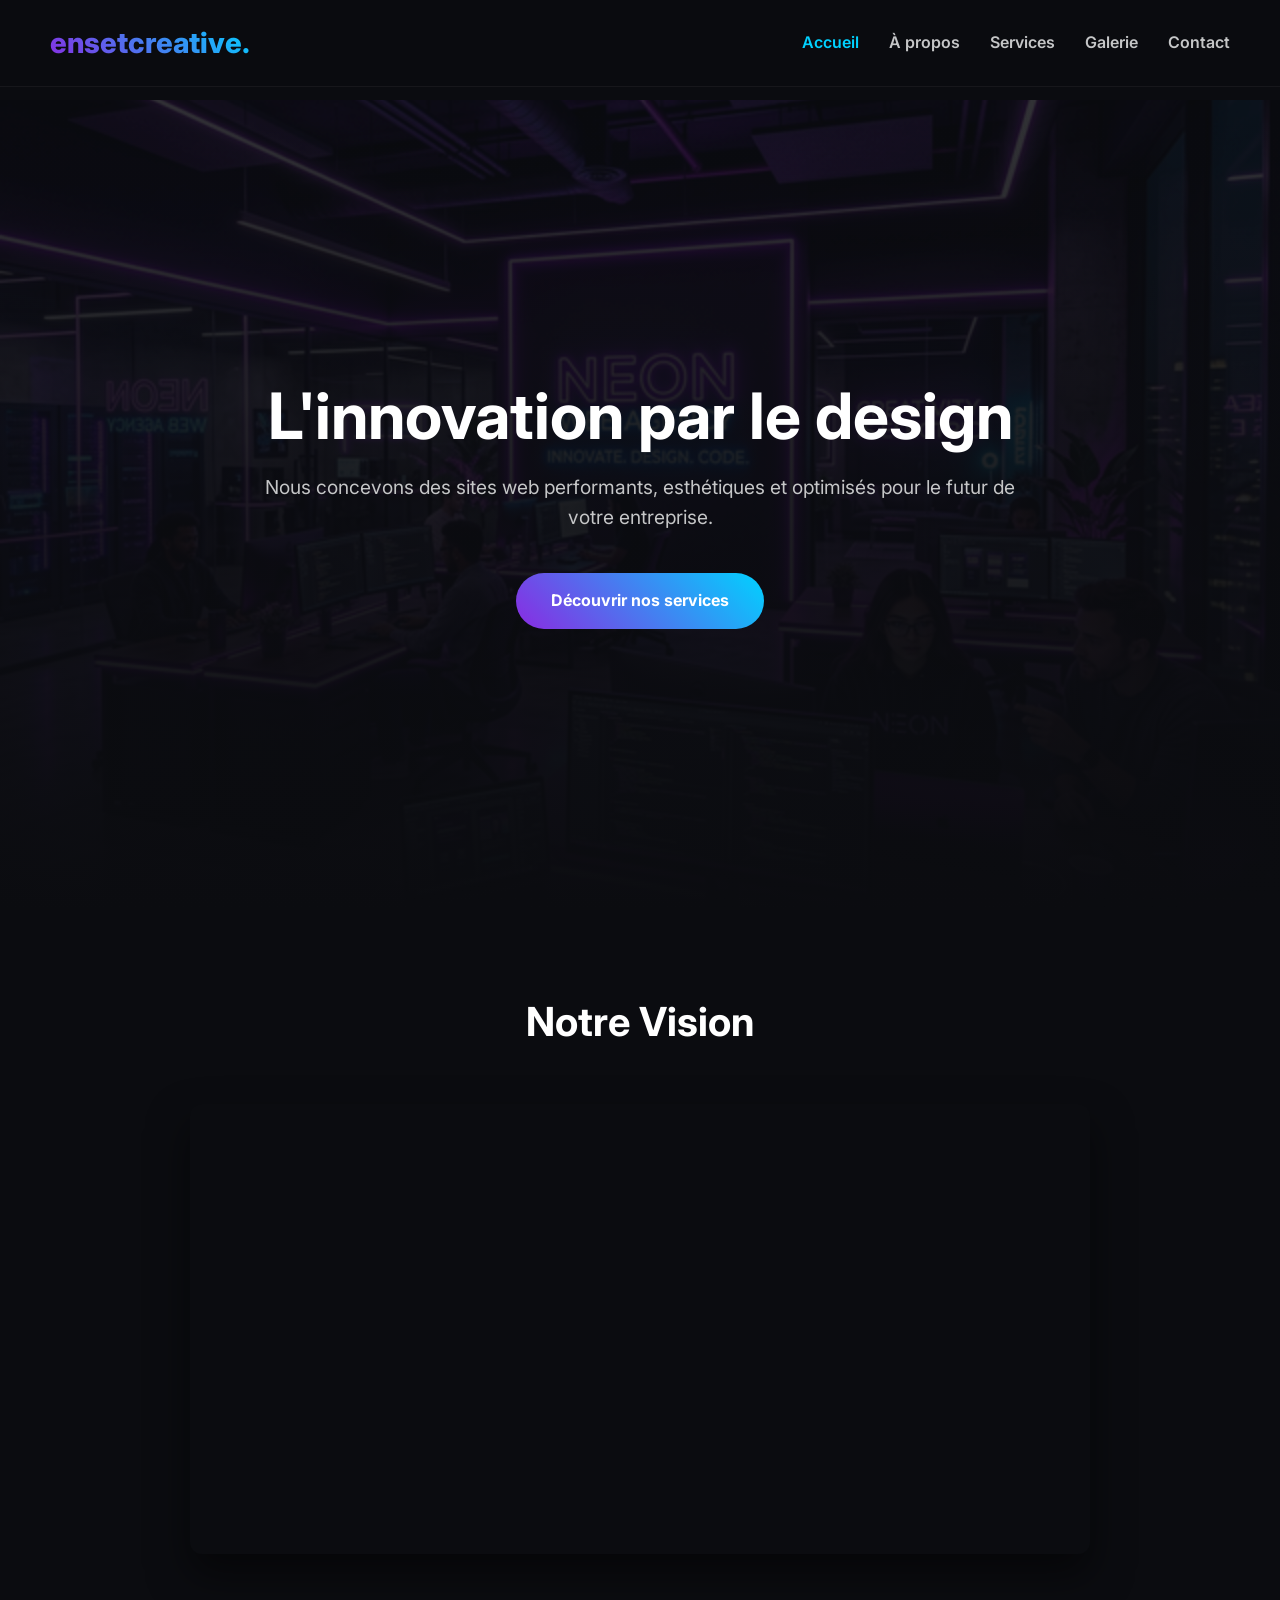
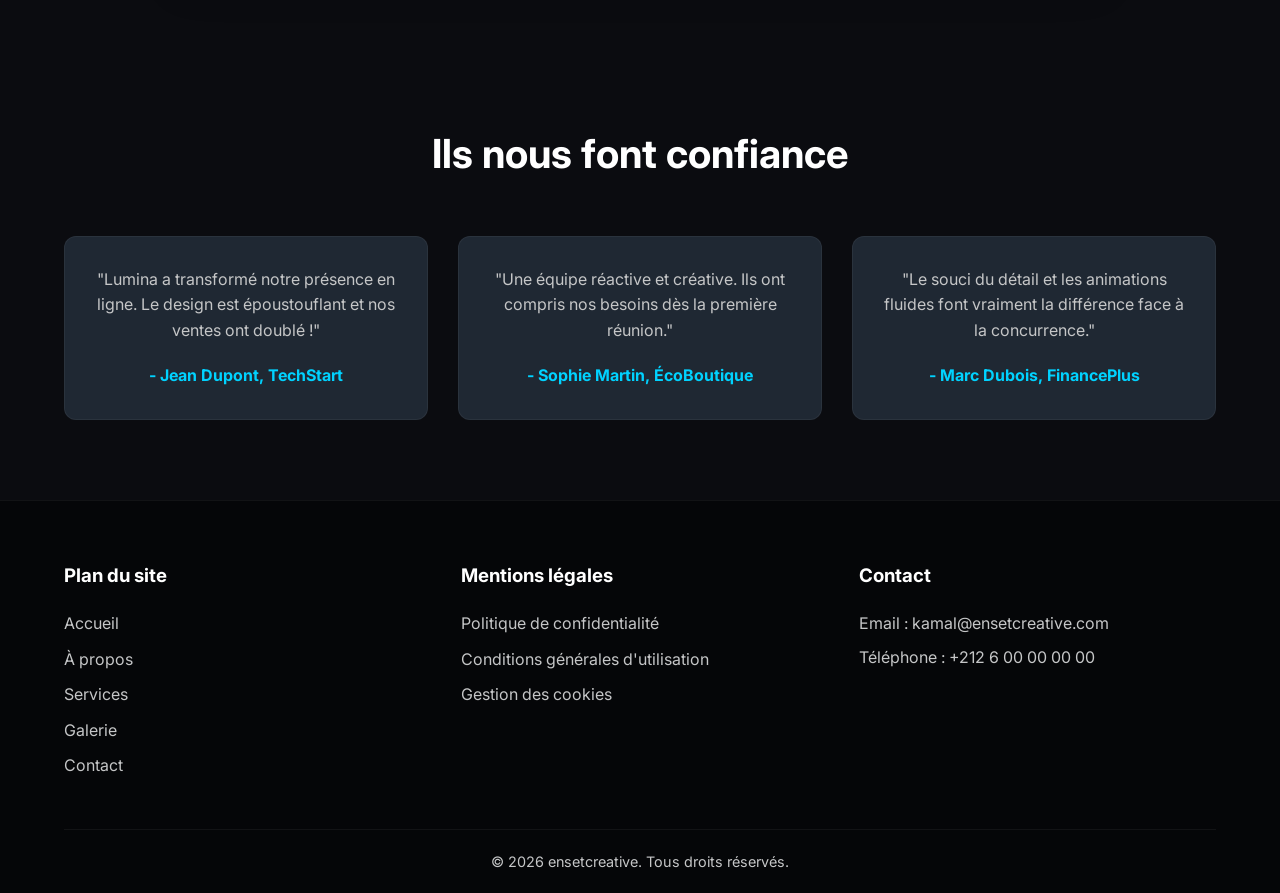
==== index.html @ cdb1dbac "feat(home): add home page and base styles" ====
<!DOCTYPE html>
<html lang="fr">
<head>
    <meta charset="UTF-8">
    <meta name="viewport" content="width=device-width, initial-scale=1.0">
    <title>Accueil | ensetcreative</title>
    <meta name="description" content="ensetcreative - Agence Web avant-gardiste créant des expériences digitales inoubliables.">
    
    <!-- Open Graph Metadata -->
    <meta property="og:title" content="ensetcreative - Création de Sites Web">
    <meta property="og:description" content="Des expériences digitales responsives, fluides et esthétiques pour votre entreprise.">
    <meta property="og:image" content="images/hero-large.png">
    <meta property="og:url" content="https://www.ensetcreative.com">
    <meta property="og:type" content="website">

    <link rel="stylesheet" href="css/style.css">
</head>
<body>
    <header class="main-header">
        <a href="index.html" class="logo">ensetcreative.</a>
        <nav class="main-nav">
            <ul>
                <li><a href="index.html" class="active">Accueil</a></li>
                <li><a href="pages/about.html">À propos</a></li>
                <li><a href="pages/services.html">Services</a></li>
                <li><a href="pages/gallery.html">Galerie</a></li>
                <li><a href="pages/contact.html">Contact</a></li>
            </ul>
        </nav>
    </header>

    <main>
        <!-- Home avec hero image responsive -->
        <section class="hero">
            <picture>
                <!-- responsive image handling avec srcset et medium -->
                <source media="(min-width: 1024px)" srcset="images/hero-large.png">
                <source media="(min-width: 768px)" srcset="images/hero-medium.png">
                <img src="images/hero-small.png" alt="Espace de travail moderne et technologique">
            </picture>
            <div class="hero-content">
                <h1>L'innovation par le design</h1>
                <p>Nous concevons des sites web performants, esthétiques et optimisés pour le futur de votre entreprise.</p>
                <a href="pages/services.html" class="btn">Découvrir nos services</a>
            </div>
        </section>

        <!-- Vidéo de présentation -->
        <section class="video-promo">
            <h2>Notre Vision</h2>
            <!-- Video en autoplay, muted, loop -->
            <video autoplay muted loop playsinline class="promo-video">
                <!-- Video W3C pour démonstration -->
                <source src="https://www.w3schools.com/html/mov_bbb.mp4" type="video/mp4">
                Votre navigateur ne supporte pas la balise vidéo.
            </video>
        </section>

        <!-- Témoignages -->
        <section class="testimonials">
            <h2>Ils nous font confiance</h2>
            <div class="grid">
                <div class="card">
                    <blockquote>"Lumina a transformé notre présence en ligne. Le design est époustouflant et nos ventes ont doublé !"</blockquote>
                    <p style="margin-top: 20px; color: var(--secondary);"><strong>- Jean Dupont, TechStart</strong></p>
                </div>
                <div class="card">
                    <blockquote>"Une équipe réactive et créative. Ils ont compris nos besoins dès la première réunion."</blockquote>
                    <p style="margin-top: 20px; color: var(--secondary);"><strong>- Sophie Martin, ÉcoBoutique</strong></p>
                </div>
                <div class="card">
                    <blockquote>"Le souci du détail et les animations fluides font vraiment la différence face à la concurrence."</blockquote>
                    <p style="margin-top: 20px; color: var(--secondary);"><strong>- Marc Dubois, FinancePlus</strong></p>
                </div>
            </div>
        </section>
    </main>

    <footer class="main-footer">
        <div class="footer-content">
            <div class="sitemap">
                <h3>Plan du site</h3>
                <ul>
                    <li><a href="index.html">Accueil</a></li>
                    <li><a href="pages/about.html">À propos</a></li>
                    <li><a href="pages/services.html">Services</a></li>
                    <li><a href="pages/gallery.html">Galerie</a></li>
                    <li><a href="pages/contact.html">Contact</a></li>
                </ul>
            </div>
            <div class="legal">
                <h3>Mentions légales</h3>
                <ul>
                    <li><a href="#">Politique de confidentialité</a></li>
                    <li><a href="#">Conditions générales d'utilisation</a></li>
                    <li><a href="#">Gestion des cookies</a></li>
                </ul>
            </div>
            <div class="contact-short">
                <h3>Contact</h3>
                <p style="color: var(--text-light); margin-bottom: 8px;">Email : kamal@ensetcreative.com</p>
                <p style="color: var(--text-light);">Téléphone : +212 6 00 00 00 00</p>
            </div>
        </div>
        <div class="footer-bottom">
            <p>&copy; <span class="footer-year">2026</span> ensetcreative. Tous droits réservés.</p>
        </div>
    </footer>

    <script src="js/script.js"></script>
</body>
</html>
---- css/style.css ----
/* Google Fonts */
@import url('https://fonts.googleapis.com/css2?family=Inter:wght@300;400;600;800&display=swap');

:root {
  --primary: #8a2be2;
  --primary-hover: #9b4dca;
  --secondary: #00d2ff;
  --bg-dark: #0b0c10;
  --bg-card: #1f2833;
  --text-light: #c5c6c7;
  --text-white: #ffffff;
  --radius: 12px;
  --transition: 0.3s ease-in-out;
}

* {
  margin: 0;
  padding: 0;
  box-sizing: border-box;
}

body {
  font-family: 'Inter', sans-serif;
  background-color: var(--bg-dark);
  color: var(--text-light);
  line-height: 1.6;
}

/* Header & Nav */
.main-header {
  position: fixed;
  top: 0;
  width: 100%;
  padding: 20px 50px;
  display: flex;
  justify-content: space-between;
  align-items: center;
  background: rgba(11, 12, 16, 0.9);
  backdrop-filter: blur(10px);
  z-index: 1000;
  border-bottom: 1px solid rgba(255,255,255,0.05);
}

.logo {
  font-size: 1.8rem;
  font-weight: 800;
  color: var(--text-white);
  text-decoration: none;
  background: linear-gradient(45deg, var(--primary), var(--secondary));
  -webkit-background-clip: text;
  -webkit-text-fill-color: transparent;
}

.main-nav ul {
  list-style: none;
  display: flex;
  gap: 30px;
}

.main-nav a {
  text-decoration: none;
  color: var(--text-light);
  font-weight: 600;
  transition: var(--transition);
}

.main-nav a:hover,
.main-nav a.active {
  color: var(--secondary);
}

/* Main Spacing */
main {
  padding-top: 100px;
  min-height: 80vh;
}

/* Hero Section */
.hero {
  position: relative;
  height: 90vh;
  display: flex;
  align-items: center;
  justify-content: center;
  text-align: center;
  overflow: hidden;
}

.hero picture, .hero img {
  position: absolute;
  top: 0;
  left: 0;
  width: 100%;
  height: 100%;
  object-fit: cover;
  z-index: -2;
  opacity: 0.4;
}

.hero::after {
  content: "";
  position: absolute;
  top: 0; left: 0; width: 100%; height: 100%;
  background: linear-gradient(to bottom, transparent, var(--bg-dark));
  z-index: -1;
}

.hero-content {
  max-width: 800px;
  padding: 20px;
  animation: fadeIn 1s ease-in-out;
}

@keyframes fadeIn {
  from { opacity: 0; transform: translateY(20px); }
  to { opacity: 1; transform: translateY(0); }
}

.hero-content h1 {
  font-size: 4rem;
  color: var(--text-white);
  margin-bottom: 20px;
  line-height: 1.1;
}

.hero-content p {
  font-size: 1.2rem;
  margin-bottom: 40px;
}

.btn {
  display: inline-block;
  padding: 15px 35px;
  background: linear-gradient(45deg, var(--primary), var(--secondary));
  color: #fff;
  text-decoration: none;
  font-weight: bold;
  border-radius: 30px;
  transition: var(--transition);
  border: none;
  cursor: pointer;
}

.btn:hover {
  transform: translateY(-3px);
  box-shadow: 0 10px 20px rgba(138, 43, 226, 0.4);
}

/* General Sections */
section {
  padding: 80px 5%;
}

h2 {
  font-size: 2.5rem;
  color: var(--text-white);
  text-align: center;
  margin-bottom: 50px;
}

h1 {
  font-size: 3rem;
  color: var(--text-white);
  text-align: center;
  margin-bottom: 30px;
}

/* Video Promo */
.video-promo {
  text-align: center;
}
.promo-video {
  width: 100%;
  max-width: 900px;
  border-radius: var(--radius);
  box-shadow: 0 20px 40px rgba(0,0,0,0.5);
}

/* Grid layout */
.grid {
  display: grid;
  grid-template-columns: repeat(auto-fit, minmax(300px, 1fr));
  gap: 30px;
}

.card {
  background: var(--bg-card);
  padding: 30px;
  border-radius: var(--radius);
  text-align: center;
  transition: var(--transition);
  border: 1px solid rgba(255,255,255,0.05);
}

.card:hover {
  transform: translateY(-10px);
  border-color: var(--secondary);
}

@media (max-width: 768px) {
  .contact-section { grid-template-columns: 1fr; }
  .main-header { flex-direction: column; gap: 15px; padding: 15px; }
  .main-nav ul { flex-wrap: wrap; justify-content: center; }
  .hero-content h1 { font-size: 2.5rem; }
}

/* Footer */
.main-footer {
  background: #050608;
  padding: 60px 5% 20px;
  border-top: 1px solid rgba(255,255,255,0.05);
}

.footer-content {
  display: grid;
  grid-template-columns: repeat(auto-fit, minmax(200px, 1fr));
  gap: 40px;
  margin-bottom: 40px;
  max-width: 1200px;
  margin-left: auto;
  margin-right: auto;
}

.footer-content h3 {
  color: var(--text-white);
  margin-bottom: 20px;
}

.footer-content ul {
  list-style: none;
}

.footer-content a {
  color: var(--text-light);
  text-decoration: none;
  display: block;
  margin-bottom: 10px;
  transition: var(--transition);
}

.footer-content a:hover {
  color: var(--secondary);
}

.footer-bottom {
  text-align: center;
  padding-top: 20px;
  border-top: 1px solid rgba(255,255,255,0.05);
  font-size: 0.9rem;
}
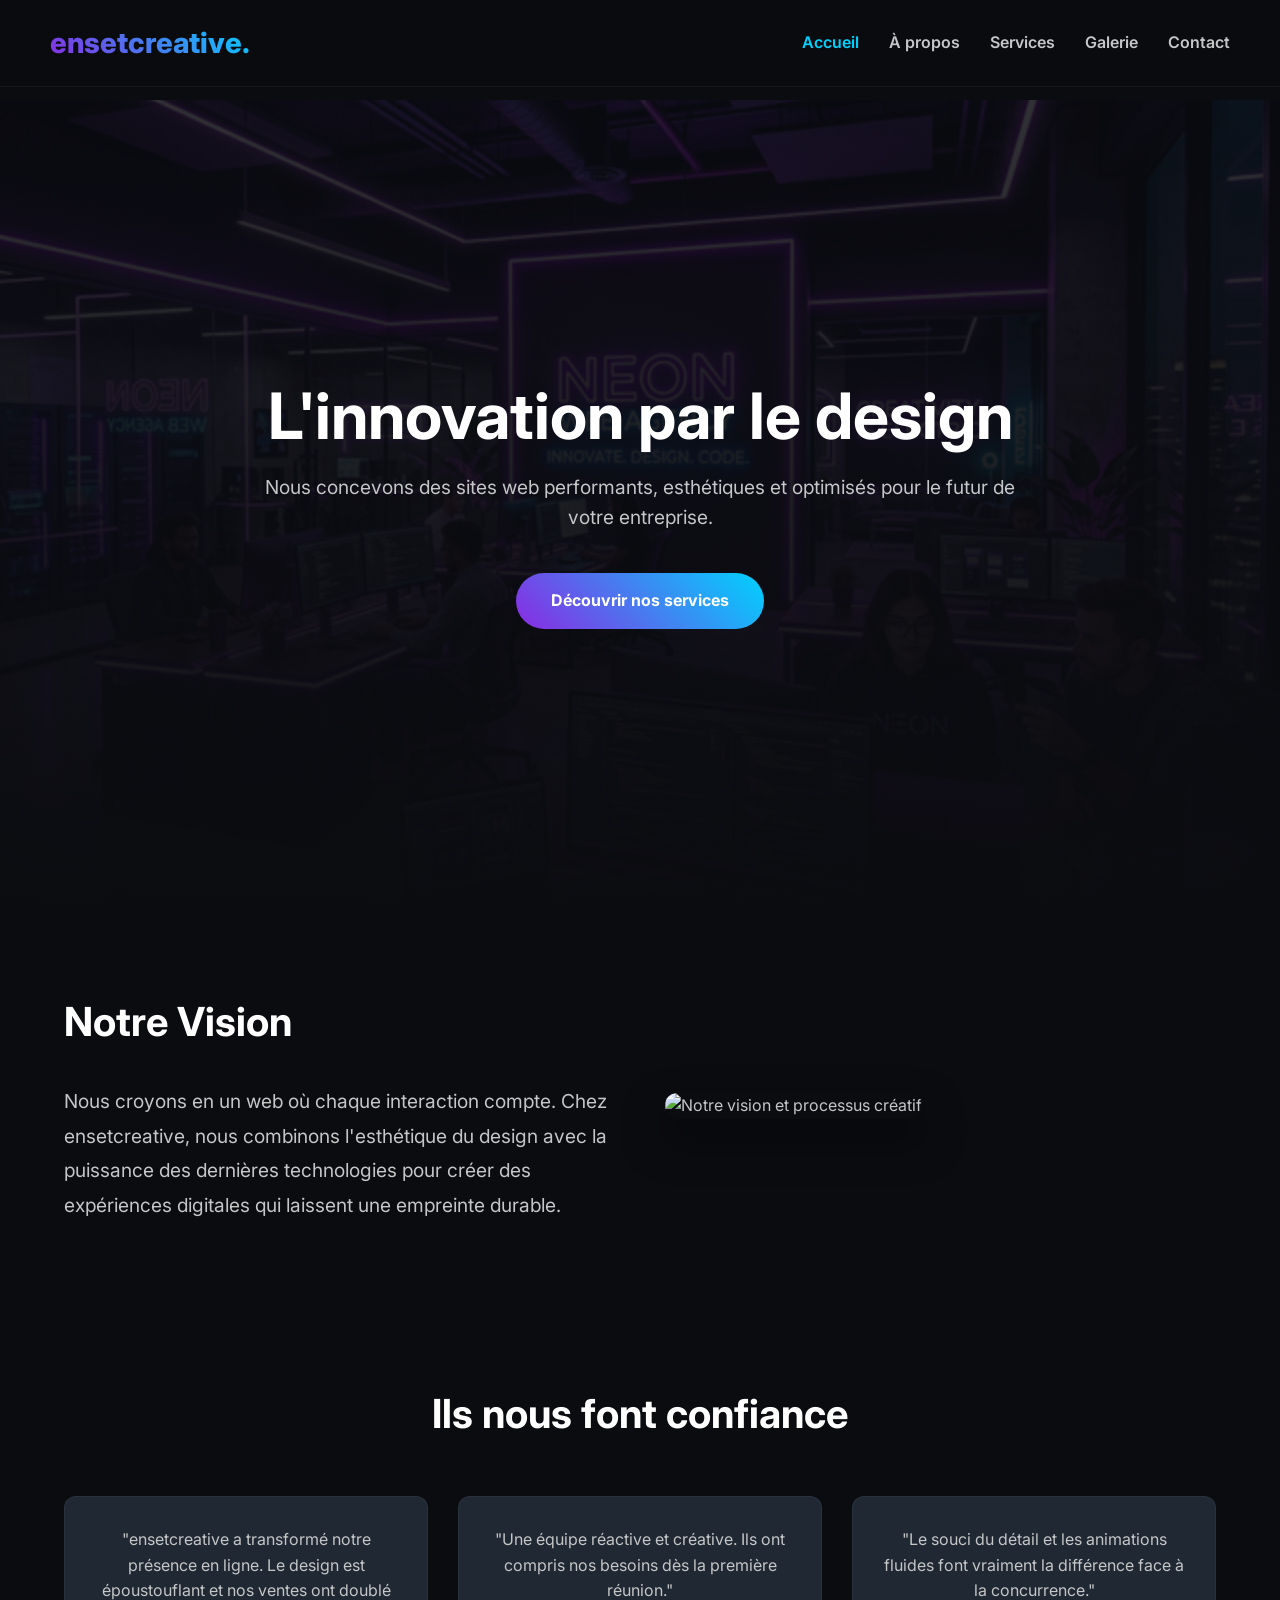
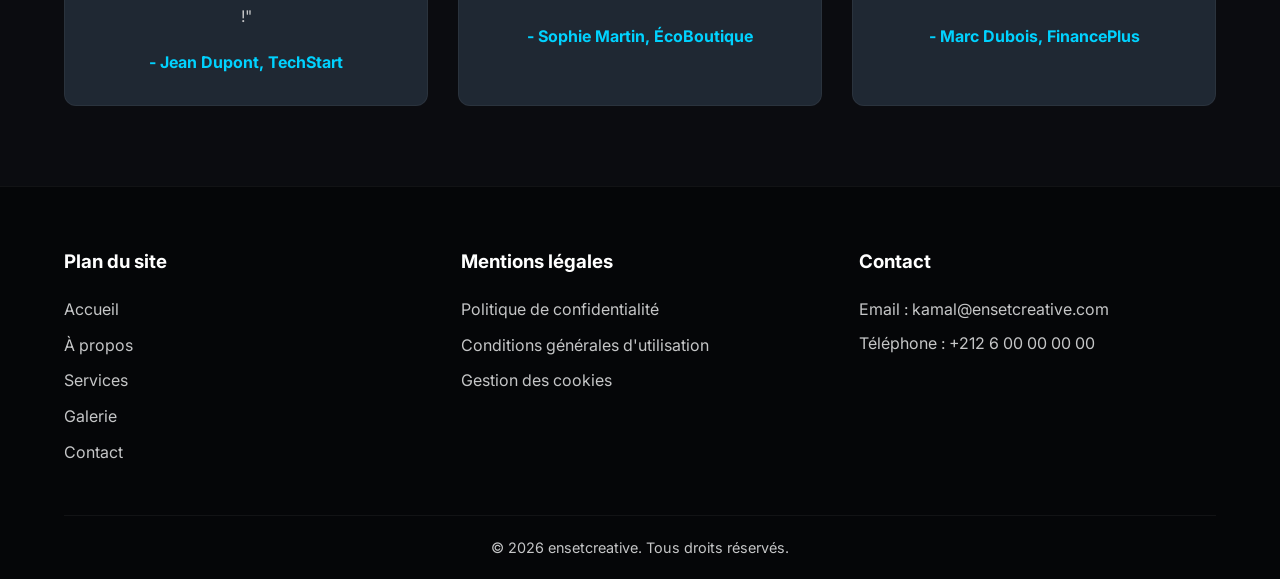
==== commit 6dde1c7c: "feat: update pricing, vision section, and fix testimonials" ====
--- a/index.html
+++ b/index.html
@@ -45,15 +45,17 @@
             </div>
         </section>
 
-        <!-- Vidéo de présentation -->
-        <section class="video-promo">
-            <h2>Notre Vision</h2>
-            <!-- Video en autoplay, muted, loop -->
-            <video autoplay muted loop playsinline class="promo-video">
-                <!-- Video W3C pour démonstration -->
-                <source src="https://www.w3schools.com/html/mov_bbb.mp4" type="video/mp4">
-                Votre navigateur ne supporte pas la balise vidéo.
-            </video>
+        <!-- Vision -->
+        <section class="vision-promo">
+            <div class="vision-content">
+                <div class="vision-text">
+                    <h2>Notre Vision</h2>
+                    <p>Nous croyons en un web où chaque interaction compte. Chez ensetcreative, nous combinons l'esthétique du design avec la puissance des dernières technologies pour créer des expériences digitales qui laissent une empreinte durable.</p>
+                </div>
+                <div class="vision-image">
+                    <img src="https://images.unsplash.com/photo-1551288049-bebda4e38f71?auto=format&fit=crop&w=800&q=80" alt="Notre vision et processus créatif" style="width: 100%; border-radius: 12px; box-shadow: 0 20px 40px rgba(0,0,0,0.5);">
+                </div>
+            </div>
         </section>
 
         <!-- Témoignages -->
@@ -61,7 +63,7 @@
             <h2>Ils nous font confiance</h2>
             <div class="grid">
                 <div class="card">
-                    <blockquote>"Lumina a transformé notre présence en ligne. Le design est époustouflant et nos ventes ont doublé !"</blockquote>
+                    <blockquote>"ensetcreative a transformé notre présence en ligne. Le design est époustouflant et nos ventes ont doublé !"</blockquote>
                     <p style="margin-top: 20px; color: var(--secondary);"><strong>- Jean Dupont, TechStart</strong></p>
                 </div>
                 <div class="card">
--- a/css/style.css
+++ b/css/style.css
@@ -47,6 +47,7 @@
   color: var(--text-white);
   text-decoration: none;
   background: linear-gradient(45deg, var(--primary), var(--secondary));
+  background-clip: text;
   -webkit-background-clip: text;
   -webkit-text-fill-color: transparent;
 }
@@ -146,6 +147,17 @@
   box-shadow: 0 10px 20px rgba(138, 43, 226, 0.4);
 }
 
+.btn-outline {
+  background: transparent;
+  border: 2px solid var(--primary);
+  color: var(--text-white);
+}
+
+.btn-outline:hover {
+  background: var(--primary);
+  color: #fff;
+}
+
 /* General Sections */
 section {
   padding: 80px 5%;
@@ -165,15 +177,46 @@
   margin-bottom: 30px;
 }
 
-/* Video Promo */
-.video-promo {
-  text-align: center;
-}
-.promo-video {
-  width: 100%;
-  max-width: 900px;
-  border-radius: var(--radius);
-  box-shadow: 0 20px 40px rgba(0,0,0,0.5);
+/* Vision Section */
+.vision-promo {
+  padding: 80px 5%;
+}
+
+.vision-content {
+  display: flex;
+  align-items: center;
+  gap: 50px;
+  max-width: 1200px;
+  margin: 0 auto;
+}
+
+.vision-text {
+  flex: 1;
+}
+
+.vision-text h2 {
+  text-align: left;
+  margin-bottom: 30px;
+}
+
+.vision-text p {
+  font-size: 1.2rem;
+  color: var(--text-light);
+  line-height: 1.8;
+}
+
+.vision-image {
+  flex: 1;
+}
+
+@media (max-width: 900px) {
+  .vision-content {
+    flex-direction: column;
+    text-align: center;
+  }
+  .vision-text h2 {
+    text-align: center;
+  }
 }
 
 /* Grid layout */
@@ -197,11 +240,248 @@
   border-color: var(--secondary);
 }
 
+/* About - Team */
+.team-grid {
+  display: grid;
+  grid-template-columns: repeat(auto-fit, minmax(250px, 1fr));
+  gap: 40px;
+  max-width: 1200px;
+  margin: 0 auto;
+}
+
+figure.team-member {
+  background: var(--bg-card);
+  border-radius: var(--radius);
+  overflow: hidden;
+  text-align: center;
+  transition: var(--transition);
+}
+
+figure.team-member:hover {
+  transform: translateY(-5px);
+  box-shadow: 0 10px 30px rgba(0,0,0,0.5);
+}
+
+figure.team-member img {
+  width: 100%;
+  height: 300px;
+  object-fit: cover;
+}
+
+figcaption {
+  padding: 20px;
+}
+
+figcaption h3 {
+  color: var(--text-white);
+  margin-bottom: 5px;
+}
+
+/* Services - Details/Summary */
+details {
+  background: var(--bg-card);
+  border-radius: var(--radius);
+  margin-bottom: 20px;
+  padding: 20px;
+  cursor: pointer;
+  border: 1px solid rgba(255,255,255,0.05);
+  transition: var(--transition);
+}
+
+details:hover {
+  border-color: var(--primary);
+}
+
+summary {
+  font-size: 1.2rem;
+  font-weight: 600;
+  color: var(--text-white);
+  outline: none;
+}
+
+details p {
+  margin-top: 15px;
+  color: var(--text-light);
+}
+
+/* Pricing Cards */
+.pricing-cards {
+  display: flex;
+  flex-wrap: wrap;
+  gap: 30px;
+  justify-content: center;
+  max-width: 1200px;
+  margin: 0 auto;
+}
+
+.pricing-card {
+  background: var(--bg-card);
+  border: 1px solid rgba(255, 255, 255, 0.05);
+  border-radius: var(--radius);
+  padding: 40px 30px;
+  width: 100%;
+  max-width: 350px;
+  text-align: center;
+  transition: var(--transition);
+  position: relative;
+  display: flex;
+  flex-direction: column;
+}
+
+.pricing-card:hover {
+  transform: translateY(-10px);
+  border-color: var(--primary);
+  box-shadow: 0 15px 30px rgba(138, 43, 226, 0.2);
+}
+
+.pricing-card.popular {
+  border-color: var(--primary);
+  box-shadow: 0 0 20px rgba(138, 43, 226, 0.15);
+  transform: scale(1.05);
+}
+
+.pricing-card.popular:hover {
+  transform: scale(1.05) translateY(-10px);
+}
+
+.popular-badge {
+  position: absolute;
+  top: -15px;
+  left: 50%;
+  transform: translateX(-50%);
+  background: linear-gradient(45deg, var(--primary), var(--secondary));
+  color: #fff;
+  padding: 5px 15px;
+  border-radius: 20px;
+  font-size: 0.85rem;
+  font-weight: bold;
+  white-space: nowrap;
+}
+
+.pricing-card h3 {
+  color: var(--text-white);
+  font-size: 1.5rem;
+  margin-bottom: 15px;
+}
+
+.pricing-card .price {
+  font-size: 2.5rem;
+  color: var(--secondary);
+  font-weight: 800;
+  margin-bottom: 15px;
+}
+
+.pricing-card .price span {
+  font-size: 1.2rem;
+  color: var(--text-light);
+  font-weight: 400;
+}
+
+.pricing-card .desc {
+  color: var(--text-light);
+  margin-bottom: 25px;
+  font-size: 0.95rem;
+  min-height: 45px;
+}
+
+.pricing-card .features {
+  list-style: none;
+  margin-bottom: 30px;
+  flex-grow: 1;
+}
+
+.pricing-card .features li {
+  margin-bottom: 15px;
+  color: var(--text-white);
+  border-bottom: 1px solid rgba(255, 255, 255, 0.05);
+  padding-bottom: 10px;
+}
+
+.pricing-card .features li:last-child {
+  border-bottom: none;
+}
+
+/* Gallery */
+.gallery-grid {
+  display: grid;
+  grid-template-columns: repeat(auto-fit, minmax(300px, 1fr));
+  gap: 20px;
+  max-width: 1200px;
+  margin: 0 auto;
+}
+
+.gallery-grid picture img {
+  width: 100%;
+  height: 300px;
+  object-fit: cover;
+  border-radius: var(--radius);
+  transition: var(--transition);
+  cursor: pointer;
+}
+
+.gallery-grid picture img:hover {
+  transform: scale(1.05);
+  filter: brightness(1.2);
+}
+
+/* Contact Form */
+.contact-section {
+  display: grid;
+  grid-template-columns: 1fr 1fr;
+  gap: 50px;
+  max-width: 1200px;
+  margin: 0 auto;
+}
+
 @media (max-width: 768px) {
   .contact-section { grid-template-columns: 1fr; }
   .main-header { flex-direction: column; gap: 15px; padding: 15px; }
   .main-nav ul { flex-wrap: wrap; justify-content: center; }
   .hero-content h1 { font-size: 2.5rem; }
+}
+
+.contact-form {
+  background: var(--bg-card);
+  padding: 40px;
+  border-radius: var(--radius);
+  display: flex;
+  flex-direction: column;
+  gap: 20px;
+}
+
+.contact-form input:not([type="radio"]):not([type="checkbox"]):not([type="color"]):not([type="range"]):not([type="file"]),
+.contact-form select,
+.contact-form textarea {
+  width: 100%;
+  padding: 15px;
+  background: var(--bg-dark);
+  border: 1px solid rgba(255,255,255,0.1);
+  color: #fff;
+  border-radius: 8px;
+  font-family: inherit;
+}
+
+.contact-form input:focus, .contact-form select:focus, .contact-form textarea:focus {
+  outline: none;
+  border-color: var(--secondary);
+}
+
+.contact-form textarea {
+  min-height: 150px;
+  resize: vertical;
+}
+
+.form-group-inline {
+  display: flex;
+  gap: 20px;
+  align-items: center;
+}
+
+.map-container iframe {
+  width: 100%;
+  height: 100%;
+  min-height: 400px;
+  border-radius: var(--radius);
 }
 
 /* Footer */
